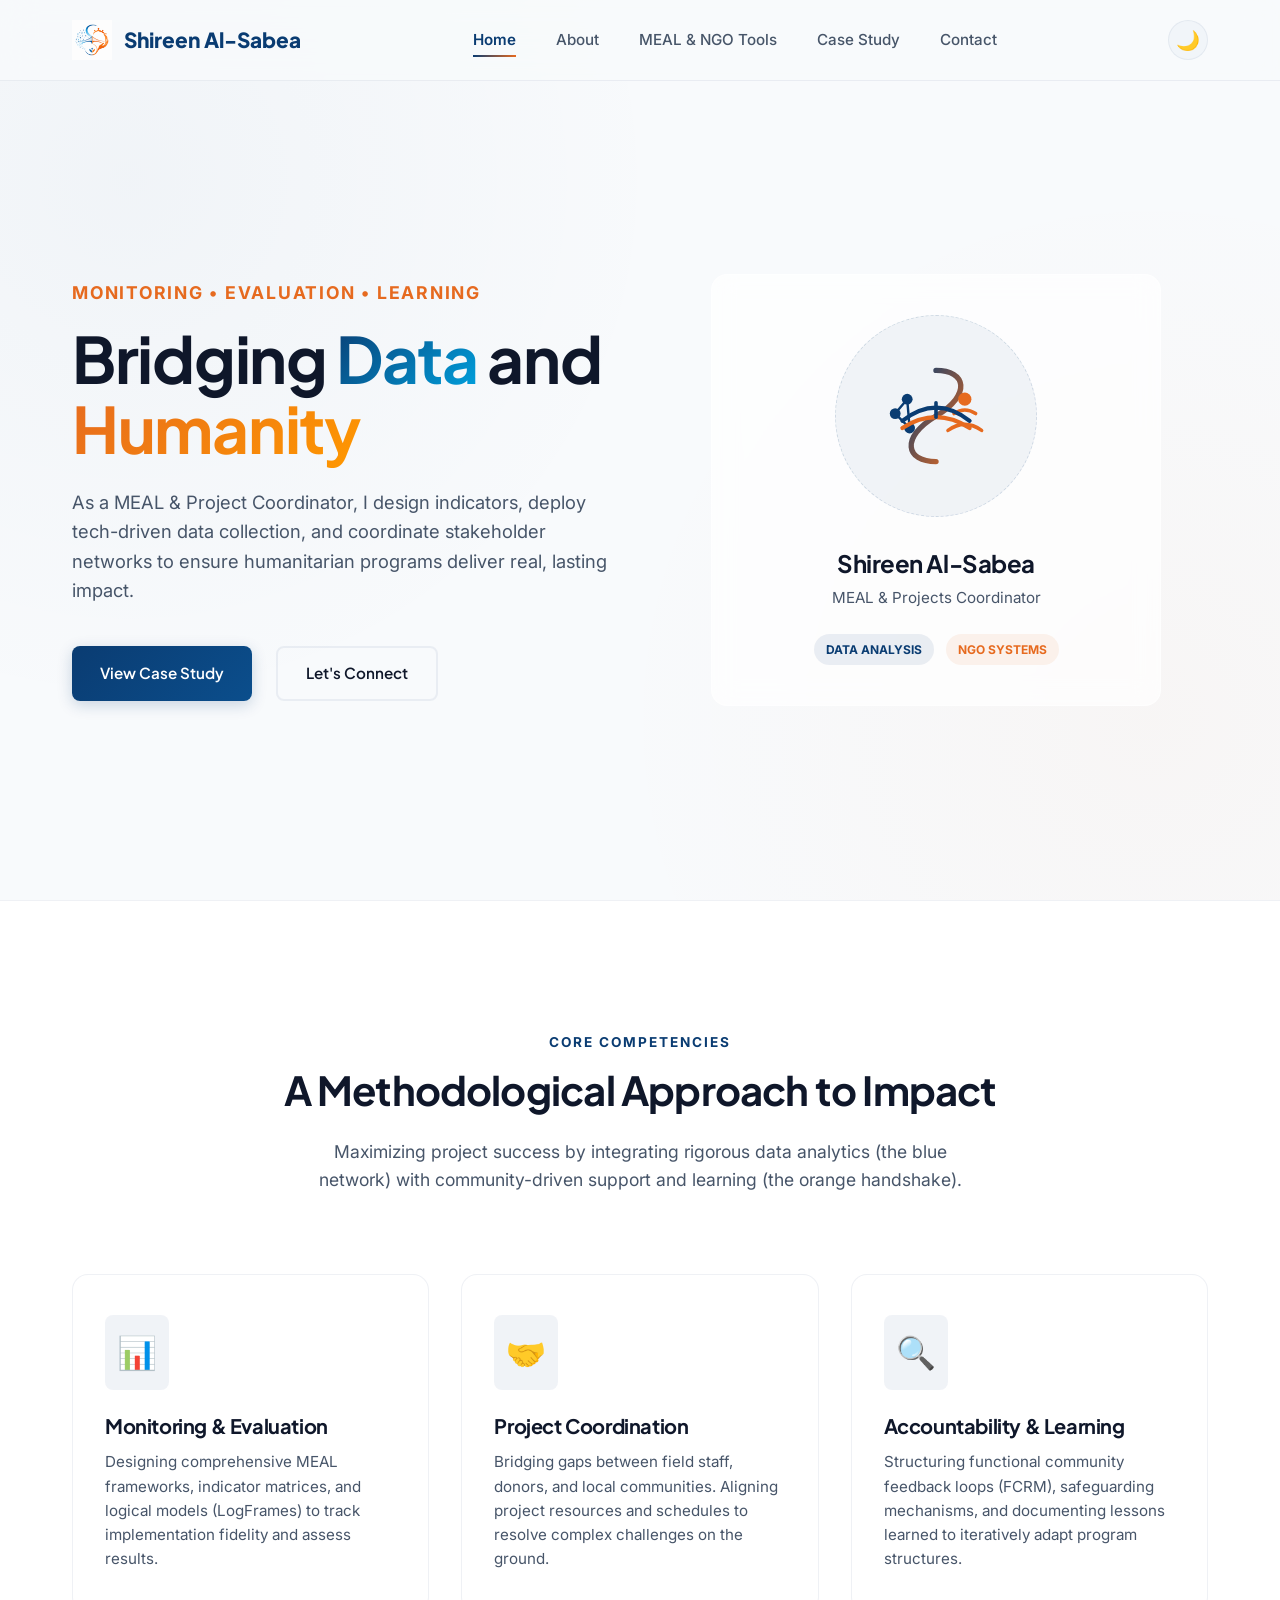
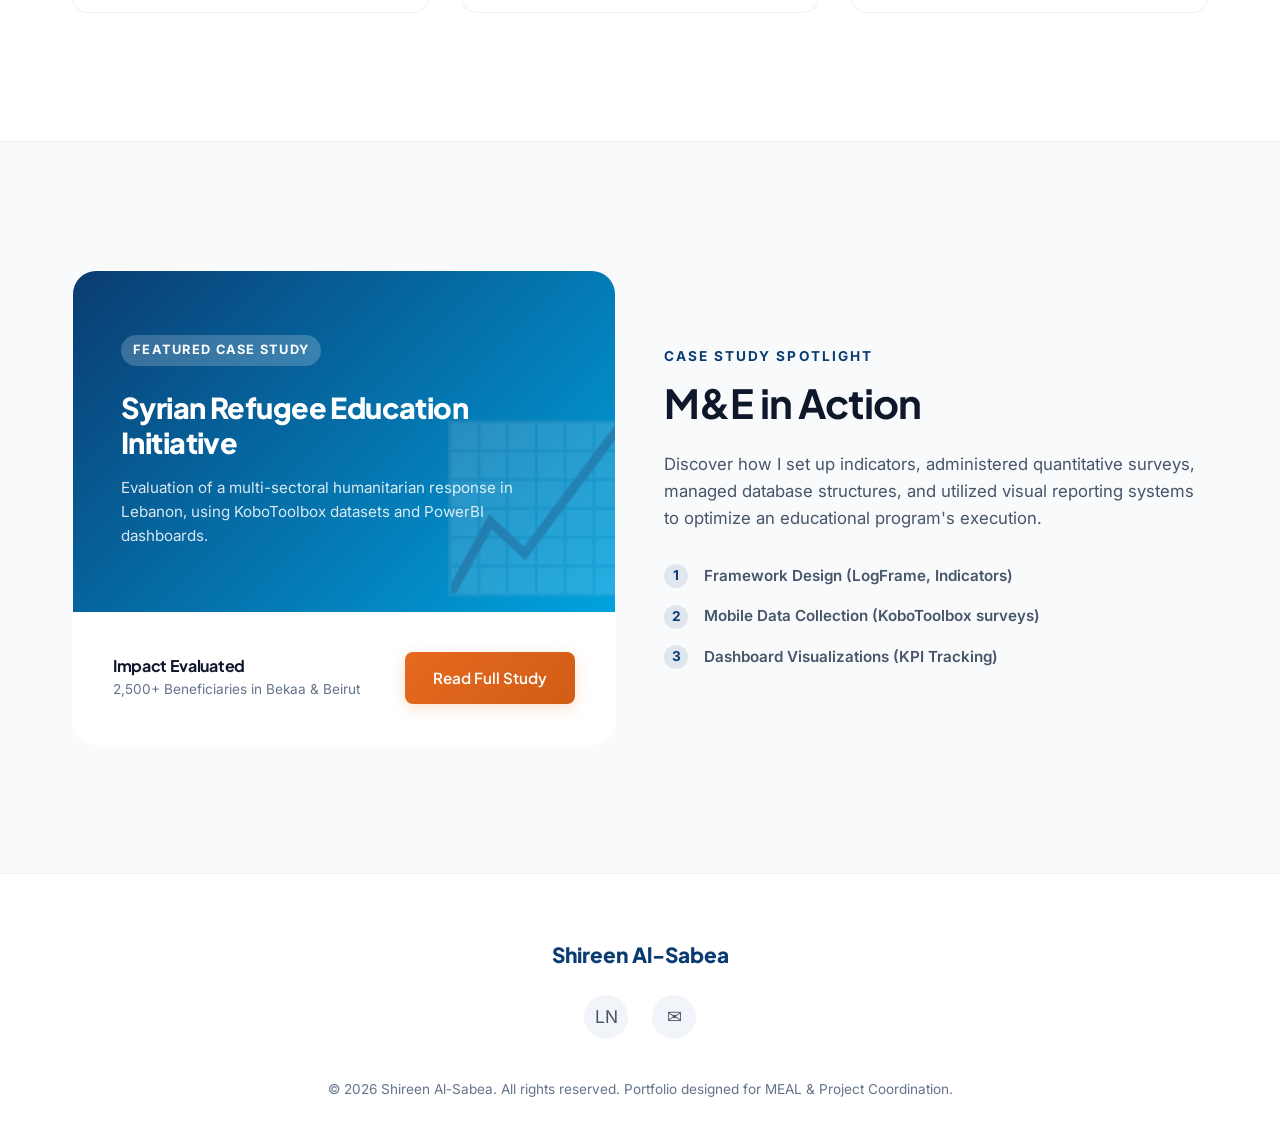
==== index.html @ cafe4083 "Add files via upload" ====
<!DOCTYPE html>
<html lang="en">
<head>
    <meta charset="UTF-8">
    <meta name="viewport" content="width=device-width, initial-scale=1.0">
    <title>Shireen Al-Sabea | MEAL & Projects Coordinator Portfolio</title>
    <meta name="description" content="Professional portfolio of Shireen Al-Sabea, specializing in Monitoring, Evaluation, Accountability, and Learning (MEAL) & Project Coordination for NGOs.">
    <link rel="stylesheet" href="css/style.css">
</head>
<body>

    <!-- Header Navigation -->
    <header class="header">
        <div class="container nav-container">
            <a href="index.html" class="logo-link">
                <!-- Fallback SVG wrapper. Will load logo.png if it exists, otherwise uses beautiful SVG fallback -->
                <div class="logo-img-container" style="position: relative; width: 40px; height: 40px;">
                    <img src="assets/logo.png" alt="Shireen Al-Sabea Logo" class="logo-img" style="position: absolute; top:0; left:0; width:100%; height:100%; object-fit:contain; z-index:2;" onerror="this.style.opacity='0';">
                    <!-- Inline SVG logo matching the theme (S-curve, bridge, data network, community hand) -->
                    <svg viewBox="0 0 100 100" style="position: absolute; top:0; left:0; width:100%; height:100%; fill:none; stroke-linecap:round; stroke-linejoin:round; z-index:1;">
                        <path d="M50,12 C75,12 80,32 50,50 C20,68 25,88 50,88" stroke="url(#logo-grad)" stroke-width="4" stroke-linecap="round" opacity="0.85"/>
                        <!-- Left Network (Data) -->
                        <line x1="26" y1="36" x2="16" y2="48" stroke="#0A3C72" stroke-width="1.5"/>
                        <line x1="16" y1="48" x2="28" y2="60" stroke="#0A3C72" stroke-width="1.5"/>
                        <line x1="26" y1="36" x2="28" y2="60" stroke="#0A3C72" stroke-width="1.5"/>
                        <circle cx="26" cy="36" r="3.5" fill="#0A3C72"/>
                        <circle cx="16" cy="48" r="3.5" fill="#0A3C72"/>
                        <circle cx="28" cy="60" r="3.5" fill="#0A3C72"/>
                        <!-- Right Community (Humanitarian) -->
                        <circle cx="74" cy="36" r="4.5" fill="#E66A1F"/>
                        <path d="M65,48 Q74,42 83,48" stroke="#E66A1F" stroke-width="2.5"/>
                        <path d="M60,62 Q74,52 88,62" stroke="#E66A1F" stroke-width="2.5"/>
                        <!-- Center Bridge -->
                        <path d="M22,54 Q50,32 78,54" stroke="#0A3C72" stroke-width="3"/>
                        <path d="M22,60 Q50,42 78,60" stroke="#E66A1F" stroke-width="3"/>
                        <line x1="50" y1="39" x2="50" y2="51" stroke="#0A3C72" stroke-width="2.5"/>
                        <defs>
                            <linearGradient id="logo-grad" x1="0%" y1="0%" x2="100%" y2="100%">
                                <stop offset="0%" stop-color="#0A3C72"/>
                                <stop offset="100%" stop-color="#E66A1F"/>
                            </linearGradient>
                        </defs>
                    </svg>
                </div>
                <span>Shireen Al-Sabea</span>
            </a>
            
            <nav class="nav-links-wrapper">
                <ul class="nav-links">
                    <li class="nav-item"><a href="index.html" class="active">Home</a></li>
                    <li class="nav-item"><a href="about.html">About</a></li>
                    <li class="nav-item"><a href="tools.html">MEAL & NGO Tools</a></li>
                    <li class="nav-item"><a href="case-study.html">Case Study</a></li>
                    <li class="nav-item"><a href="contact.html">Contact</a></li>
                </ul>
            </nav>

            <div class="nav-controls">
                <button class="theme-toggle" aria-label="Toggle Theme">
                    <span class="moon-icon">🌙</span>
                    <span class="sun-icon">☀️</span>
                </button>
                <button class="menu-btn" aria-label="Open Mobile Menu">☰</button>
            </div>
        </div>
    </header>

    <!-- Hero Section -->
    <section class="hero">
        <div class="container grid-2">
            <div class="hero-content reveal-left active">
                <p class="hero-subtitle">Monitoring • Evaluation • Learning</p>
                <h1 class="hero-title">Bridging <span class="text-gradient-blue">Data</span> and <span class="text-gradient-orange">Humanity</span></h1>
                <p class="hero-description">
                    As a MEAL & Project Coordinator, I design indicators, deploy tech-driven data collection, and coordinate stakeholder networks to ensure humanitarian programs deliver real, lasting impact.
                </p>
                <div class="hero-buttons">
                    <a href="case-study.html" class="btn btn-primary">View Case Study</a>
                    <a href="contact.html" class="btn btn-outline">Let's Connect</a>
                </div>
            </div>
            <div class="hero-visual reveal-right active">
                <!-- Large Interactive Logo/Visual Card representing the core themes -->
                <div class="glass-card" style="position: relative; width: 100%; max-width: 450px; text-align: center; overflow: hidden;">
                    <div style="margin-bottom: 2rem; display: inline-flex; justify-content: center; align-items: center; background: rgba(10, 60, 114, 0.05); padding: 2.5rem; border-radius: 50%; border: 1px dashed rgba(10, 60, 114, 0.15);">
                        <!-- Large version of theme logo -->
                        <svg viewBox="0 0 100 100" width="120" height="120" style="fill:none; stroke-linecap:round; stroke-linejoin:round;">
                            <path d="M50,12 C75,12 80,32 50,50 C20,68 25,88 50,88" stroke="url(#hero-logo-grad)" stroke-width="4.5"/>
                            <!-- Left Network -->
                            <line x1="26" y1="36" x2="16" y2="48" stroke="#0A3C72" stroke-width="2"/>
                            <line x1="16" y1="48" x2="28" y2="60" stroke="#0A3C72" stroke-width="2"/>
                            <line x1="26" y1="36" x2="28" y2="60" stroke="#0A3C72" stroke-width="2"/>
                            <circle cx="26" cy="36" r="4.5" fill="#0A3C72"/>
                            <circle cx="16" cy="48" r="4.5" fill="#0A3C72"/>
                            <circle cx="28" cy="60" r="4.5" fill="#0A3C72"/>
                            <!-- Right Community -->
                            <circle cx="74" cy="36" r="5.5" fill="#E66A1F"/>
                            <path d="M65,48 Q74,42 83,48" stroke="#E66A1F" stroke-width="3"/>
                            <path d="M60,62 Q74,52 88,62" stroke="#E66A1F" stroke-width="3"/>
                            <!-- Center Bridge -->
                            <path d="M22,54 Q50,32 78,54" stroke="#0A3C72" stroke-width="3.5"/>
                            <path d="M22,60 Q50,42 78,60" stroke="#E66A1F" stroke-width="3.5"/>
                            <line x1="50" y1="39" x2="50" y2="51" stroke="#0A3C72" stroke-width="3"/>
                            <defs>
                                <linearGradient id="hero-logo-grad" x1="0%" y1="0%" x2="100%" y2="100%">
                                    <stop offset="0%" stop-color="#0A3C72"/>
                                    <stop offset="100%" stop-color="#E66A1F"/>
                                </linearGradient>
                            </defs>
                        </svg>
                    </div>
                    <h3 style="font-size: 1.5rem; margin-bottom: 0.5rem;">Shireen Al-Sabea</h3>
                    <p style="color: var(--text-secondary); font-size: 0.95rem; margin-bottom: 1.5rem;">MEAL & Projects Coordinator</p>
                    <div style="display: flex; justify-content: center; gap: 0.75rem;">
                        <span style="font-size: 0.75rem; font-weight: 700; text-transform: uppercase; background: rgba(10, 60, 114, 0.08); color: var(--primary-blue); padding: 0.35rem 0.75rem; border-radius: 20px;">Data Analysis</span>
                        <span style="font-size: 0.75rem; font-weight: 700; text-transform: uppercase; background: rgba(230, 106, 31, 0.08); color: var(--secondary-orange); padding: 0.35rem 0.75rem; border-radius: 20px;">NGO Systems</span>
                    </div>
                </div>
            </div>
        </div>
    </section>

    <!-- Core Pillars / Philosophy Section -->
    <section class="section" style="background-color: var(--bg-secondary); border-top: 1px solid var(--border-color); border-bottom: 1px solid var(--border-color);">
        <div class="container">
            <div style="text-align: center; margin-bottom: 5rem;">
                <span class="section-tag">Core Competencies</span>
                <h2 class="section-title">A Methodological Approach to Impact</h2>
                <p class="section-subtitle" style="margin-left: auto; margin-right: auto;">
                    Maximizing project success by integrating rigorous data analytics (the blue network) with community-driven support and learning (the orange handshake).
                </p>
            </div>

            <div class="about-features reveal stagger-child">
                <!-- Card 1 -->
                <div class="feature-card">
                    <div class="feature-icon">📊</div>
                    <h3>Monitoring &amp; Evaluation</h3>
                    <p>Designing comprehensive MEAL frameworks, indicator matrices, and logical models (LogFrames) to track implementation fidelity and assess results.</p>
                </div>
                <!-- Card 2 -->
                <div class="feature-card">
                    <div class="feature-icon">🤝</div>
                    <h3>Project Coordination</h3>
                    <p>Bridging gaps between field staff, donors, and local communities. Aligning project resources and schedules to resolve complex challenges on the ground.</p>
                </div>
                <!-- Card 3 -->
                <div class="feature-card">
                    <div class="feature-icon">🔍</div>
                    <h3>Accountability &amp; Learning</h3>
                    <p>Structuring functional community feedback loops (FCRM), safeguarding mechanisms, and documenting lessons learned to iteratively adapt program structures.</p>
                </div>
            </div>
        </div>
    </section>

    <!-- Featured Case Study Callout -->
    <section class="section">
        <div class="container grid-2">
            <div class="reveal-left">
                <div class="glass-card" style="padding: 0; overflow: hidden; border-radius: var(--radius-lg);">
                    <!-- Visual representation of evaluation data -->
                    <div style="background: linear-gradient(135deg, var(--primary-blue), var(--accent-blue)); color: white; padding: 4rem 3rem; position: relative;">
                        <span style="font-size: 0.8rem; font-weight: 700; text-transform: uppercase; letter-spacing: 0.1em; background: rgba(255,255,255,0.2); padding: 0.35rem 0.75rem; border-radius: 20px; display: inline-block; margin-bottom: 1.5rem;">Featured Case Study</span>
                        <h3 style="font-size: 1.8rem; line-height: 1.2; font-weight: 800; margin-bottom: 1rem; color: #ffffff;">Syrian Refugee Education Initiative</h3>
                        <p style="color: rgba(255, 255, 255, 0.85); font-size: 0.95rem; margin-bottom: 0;">Evaluation of a multi-sectoral humanitarian response in Lebanon, using KoboToolbox datasets and PowerBI dashboards.</p>
                        <!-- Floating graphic detail -->
                        <div style="position: absolute; bottom: -20px; right: -20px; opacity: 0.15; font-size: 10rem; pointer-events: none;">📈</div>
                    </div>
                    <div style="padding: 2.5rem; display: flex; justify-content: space-between; align-items: center; background-color: var(--bg-secondary);">
                        <div>
                            <h4 style="font-size: 1rem; margin-bottom: 0.25rem;">Impact Evaluated</h4>
                            <p style="color: var(--text-muted); font-size: 0.85rem;">2,500+ Beneficiaries in Bekaa &amp; Beirut</p>
                        </div>
                        <a href="case-study.html" class="btn btn-secondary">Read Full Study</a>
                    </div>
                </div>
            </div>
            <div class="reveal-right" style="display: flex; flex-direction: column; justify-content: center;">
                <span class="section-tag">Case Study Spotlight</span>
                <h2 class="section-title">M&amp;E in Action</h2>
                <p style="color: var(--text-secondary); margin-bottom: 2rem; font-size: 1.05rem;">
                    Discover how I set up indicators, administered quantitative surveys, managed database structures, and utilized visual reporting systems to optimize an educational program's execution.
                </p>
                <div style="display: flex; flex-direction: column; gap: 1rem;">
                    <div style="display: flex; align-items: center; gap: 1rem;">
                        <span style="width: 24px; height: 24px; border-radius: 50%; background-color: rgba(10, 60, 114, 0.1); color: var(--primary-blue); display: flex; align-items: center; justify-content: center; font-weight: 700; font-size: 0.85rem;">1</span>
                        <span style="font-weight: 600; font-size: 0.95rem; color: var(--text-secondary);">Framework Design (LogFrame, Indicators)</span>
                    </div>
                    <div style="display: flex; align-items: center; gap: 1rem;">
                        <span style="width: 24px; height: 24px; border-radius: 50%; background-color: rgba(10, 60, 114, 0.1); color: var(--primary-blue); display: flex; align-items: center; justify-content: center; font-weight: 700; font-size: 0.85rem;">2</span>
                        <span style="font-weight: 600; font-size: 0.95rem; color: var(--text-secondary);">Mobile Data Collection (KoboToolbox surveys)</span>
                    </div>
                    <div style="display: flex; align-items: center; gap: 1rem;">
                        <span style="width: 24px; height: 24px; border-radius: 50%; background-color: rgba(10, 60, 114, 0.1); color: var(--primary-blue); display: flex; align-items: center; justify-content: center; font-weight: 700; font-size: 0.85rem;">3</span>
                        <span style="font-weight: 600; font-size: 0.95rem; color: var(--text-secondary);">Dashboard Visualizations (KPI Tracking)</span>
                    </div>
                </div>
            </div>
        </div>
    </section>

    <!-- Footer -->
    <footer class="footer">
        <div class="container">
            <a href="index.html" class="footer-logo">
                <span style="color: var(--primary-blue)">Shireen Al-Sabea</span>
            </a>
            <ul class="footer-socials">
                <li><a href="https://www.linkedin.com/in/shireenalsabea" target="_blank" aria-label="LinkedIn">LN</a></li>
                <li><a href="mailto:shireen.alsabea@example.com" aria-label="Email">✉</a></li>
            </ul>
            <p class="footer-copyright">&copy; 2026 Shireen Al-Sabea. All rights reserved. Portfolio designed for MEAL &amp; Project Coordination.</p>
        </div>
    </footer>

    <script src="js/main.js"></script>
</body>
</html>
---- css/style.css ----
/* 
   Shireen Al-Sabea - Portfolio CSS
   Designed with a Clean Glassmorphic Aesthetic, Responsive Layouts, and Fluid Animations.
   Colors inspired by the Logo: Deep Blue (Data/Analysis) and Warm Orange (Community/Impact).
*/

@import url('https://fonts.googleapis.com/css2?family=Inter:wght@300;400;500;600;700&family=Plus+Jakarta+Sans:wght@400;500;600;700;800&display=swap');

/* --- Theme Variables --- */
:root {
    /* Color Palette */
    --primary-blue-rgb: 10, 60, 114;
    --primary-blue: rgb(var(--primary-blue-rgb));
    
    --secondary-orange-rgb: 230, 106, 31;
    --secondary-orange: rgb(var(--secondary-orange-rgb));
    
    --accent-blue-rgb: 0, 163, 224;
    --accent-blue: rgb(var(--accent-blue-rgb));

    /* Light Theme Defaults */
    --bg-primary: #f8fafc;
    --bg-secondary: #ffffff;
    --bg-tertiary: #f1f5f9;
    --text-primary: #0f172a;
    --text-secondary: #475569;
    --text-muted: #64748b;
    --border-color: rgba(148, 163, 184, 0.15);
    --glass-bg: rgba(255, 255, 255, 0.7);
    --glass-border: rgba(255, 255, 255, 0.5);
    --glass-shadow: rgba(15, 23, 42, 0.05);
    --card-shadow: 0 10px 30px -10px rgba(10, 60, 114, 0.08);
    --hover-shadow: 0 20px 40px -15px rgba(230, 106, 31, 0.15);
    --navbar-bg: rgba(248, 250, 252, 0.8);

    /* UI Settings */
    --radius-sm: 8px;
    --radius-md: 16px;
    --radius-lg: 24px;
    --transition-fast: 0.2s ease;
    --transition-normal: 0.4s cubic-bezier(0.16, 1, 0.3, 1);
    --transition-slow: 0.6s cubic-bezier(0.16, 1, 0.3, 1);
    --font-heading: 'Plus Jakarta Sans', sans-serif;
    --font-body: 'Inter', sans-serif;
}

[data-theme="dark"] {
    /* Dark Theme Override */
    --bg-primary: #090d16;
    --bg-secondary: #0f172a;
    --bg-tertiary: #1e293b;
    --text-primary: #f8fafc;
    --text-secondary: #cbd5e1;
    --text-muted: #94a3b8;
    --border-color: rgba(255, 255, 255, 0.08);
    --glass-bg: rgba(15, 23, 42, 0.75);
    --glass-border: rgba(255, 255, 255, 0.05);
    --glass-shadow: rgba(0, 0, 0, 0.3);
    --card-shadow: 0 10px 30px -10px rgba(0, 0, 0, 0.3);
    --hover-shadow: 0 20px 40px -15px rgba(230, 106, 31, 0.25);
    --navbar-bg: rgba(9, 13, 22, 0.85);
}

/* --- Core Reset --- */
* {
    margin: 0;
    padding: 0;
    box-sizing: border-box;
}

html {
    scroll-behavior: smooth;
    font-size: 16px;
}

body {
    background-color: var(--bg-primary);
    color: var(--text-primary);
    font-family: var(--font-body);
    line-height: 1.6;
    overflow-x: hidden;
    transition: background-color var(--transition-normal), color var(--transition-normal);
}

h1, h2, h3, h4, h5, h6 {
    font-family: var(--font-heading);
    font-weight: 700;
    letter-spacing: -0.02em;
    line-height: 1.2;
    color: var(--text-primary);
}

a {
    color: inherit;
    text-decoration: none;
    transition: color var(--transition-fast);
}

img {
    max-width: 100%;
    height: auto;
    display: block;
}

/* --- Layout Utilities --- */
.container {
    max-width: 1200px;
    margin: 0 auto;
    padding: 0 2rem;
    position: relative;
}

.section {
    padding: 8rem 0;
    position: relative;
}

.grid-2 {
    display: grid;
    grid-template-columns: repeat(2, 1fr);
    gap: 3rem;
    align-items: center;
}

.grid-3 {
    display: grid;
    grid-template-columns: repeat(3, 1fr);
    gap: 2rem;
}

.flex-center {
    display: flex;
    justify-content: center;
    align-items: center;
}

.text-gradient-blue {
    background: linear-gradient(135deg, var(--primary-blue), var(--accent-blue));
    -webkit-background-clip: text;
    -webkit-text-fill-color: transparent;
}

.text-gradient-orange {
    background: linear-gradient(135deg, var(--secondary-orange), #ff9800);
    -webkit-background-clip: text;
    -webkit-text-fill-color: transparent;
}

/* --- Navigation Header --- */
.header {
    position: fixed;
    top: 0;
    left: 0;
    width: 100%;
    z-index: 1000;
    background-color: var(--navbar-bg);
    backdrop-filter: blur(16px);
    -webkit-backdrop-filter: blur(16px);
    border-bottom: 1px solid var(--border-color);
    transition: padding var(--transition-normal), background-color var(--transition-normal);
    padding: 1.25rem 0;
}

.header.scrolled {
    padding: 0.75rem 0;
    box-shadow: 0 4px 30px rgba(0, 0, 0, 0.03);
}

.nav-container {
    display: flex;
    justify-content: space-between;
    align-items: center;
}

.logo-link {
    display: flex;
    align-items: center;
    gap: 0.75rem;
    font-family: var(--font-heading);
    font-weight: 800;
    font-size: 1.3rem;
    color: var(--primary-blue);
}

[data-theme="dark"] .logo-link {
    color: #ffffff;
}

.logo-img {
    height: 40px;
    width: 40px;
    object-fit: contain;
    transition: transform var(--transition-normal);
}

.logo-link:hover .logo-img {
    transform: rotate(5deg) scale(1.05);
}

.nav-links {
    display: flex;
    align-items: center;
    gap: 2.5rem;
    list-style: none;
}

.nav-item a {
    font-size: 0.95rem;
    font-weight: 500;
    color: var(--text-secondary);
    position: relative;
    padding: 0.5rem 0;
}

.nav-item a::after {
    content: '';
    position: absolute;
    bottom: 0;
    left: 0;
    width: 0;
    height: 2px;
    background: linear-gradient(90deg, var(--primary-blue), var(--secondary-orange));
    transition: width var(--transition-fast);
}

.nav-item a:hover {
    color: var(--text-primary);
}

.nav-item a.active {
    color: var(--primary-blue);
    font-weight: 600;
}

[data-theme="dark"] .nav-item a.active {
    color: #ffffff;
}

.nav-item a.active::after {
    width: 100%;
}

.nav-item a:hover::after {
    width: 100%;
}

/* Theme & Menu Controls */
.nav-controls {
    display: flex;
    align-items: center;
    gap: 1.5rem;
}

.theme-toggle {
    background: none;
    border: none;
    color: var(--text-primary);
    cursor: pointer;
    font-size: 1.2rem;
    width: 40px;
    height: 40px;
    border-radius: 50%;
    background-color: var(--bg-tertiary);
    display: flex;
    justify-content: center;
    align-items: center;
    transition: background-color var(--transition-fast), transform var(--transition-normal);
    border: 1px solid var(--border-color);
}

.theme-toggle:hover {
    transform: scale(1.05);
    background-color: var(--border-color);
}

.theme-toggle .sun-icon {
    display: none;
}

[data-theme="dark"] .theme-toggle .moon-icon {
    display: none;
}

[data-theme="dark"] .theme-toggle .sun-icon {
    display: block;
}

.menu-btn {
    display: none;
    background: none;
    border: none;
    color: var(--text-primary);
    font-size: 1.5rem;
    cursor: pointer;
}

/* --- Buttons & UI Elements --- */
.btn {
    display: inline-flex;
    align-items: center;
    gap: 0.75rem;
    padding: 0.85rem 1.75rem;
    font-size: 0.95rem;
    font-weight: 600;
    border-radius: var(--radius-sm);
    cursor: pointer;
    transition: transform var(--transition-fast), box-shadow var(--transition-fast), background var(--transition-fast);
    border: none;
    font-family: var(--font-heading);
}

.btn-primary {
    background: linear-gradient(135deg, var(--primary-blue), #0b4e8c);
    color: #ffffff;
    box-shadow: 0 4px 15px rgba(10, 60, 114, 0.2);
}

.btn-primary:hover {
    transform: translateY(-2px);
    box-shadow: 0 8px 25px rgba(10, 60, 114, 0.3);
    background: linear-gradient(135deg, #0b4e8c, var(--primary-blue));
}

.btn-secondary {
    background: linear-gradient(135deg, var(--secondary-orange), #d15c15);
    color: #ffffff;
    box-shadow: 0 4px 15px rgba(230, 106, 31, 0.2);
}

.btn-secondary:hover {
    transform: translateY(-2px);
    box-shadow: 0 8px 25px rgba(230, 106, 31, 0.35);
    background: linear-gradient(135deg, #d15c15, var(--secondary-orange));
}

.btn-outline {
    background: transparent;
    color: var(--text-primary);
    border: 2px solid var(--border-color);
}

.btn-outline:hover {
    border-color: var(--primary-blue);
    background-color: rgba(10, 60, 114, 0.05);
    transform: translateY(-2px);
}

/* --- Animations & Scroll Triggers --- */
.reveal {
    opacity: 0;
    transform: translateY(40px);
    transition: opacity var(--transition-slow), transform var(--transition-slow);
}

.reveal.active {
    opacity: 1;
    transform: translateY(0);
}

.reveal-left {
    opacity: 0;
    transform: translateX(-50px);
    transition: opacity var(--transition-slow), transform var(--transition-slow);
}

.reveal-left.active {
    opacity: 1;
    transform: translateX(0);
}

.reveal-right {
    opacity: 0;
    transform: translateX(50px);
    transition: opacity var(--transition-slow), transform var(--transition-slow);
}

.reveal-right.active {
    opacity: 1;
    transform: translateX(0);
}

.stagger-child > * {
    opacity: 0;
    transform: translateY(20px);
    transition: opacity var(--transition-normal), transform var(--transition-normal);
}

.stagger-child.active > * {
    opacity: 1;
    transform: translateY(0);
}

.stagger-child.active > *:nth-child(1) { transition-delay: 0.1s; }
.stagger-child.active > *:nth-child(2) { transition-delay: 0.2s; }
.stagger-child.active > *:nth-child(3) { transition-delay: 0.3s; }
.stagger-child.active > *:nth-child(4) { transition-delay: 0.4s; }
.stagger-child.active > *:nth-child(5) { transition-delay: 0.5s; }

/* --- Hero Section --- */
.hero {
    height: 100vh;
    min-height: 700px;
    display: flex;
    align-items: center;
    background-image: radial-gradient(circle at 10% 20%, rgba(10, 60, 114, 0.03) 0%, transparent 40%),
                      radial-gradient(circle at 90% 80%, rgba(230, 106, 31, 0.03) 0%, transparent 40%);
    padding-top: 5rem;
}

.hero-subtitle {
    font-size: 1.1rem;
    font-weight: 700;
    letter-spacing: 0.1em;
    text-transform: uppercase;
    color: var(--secondary-orange);
    margin-bottom: 1rem;
}

.hero-title {
    font-size: 4rem;
    line-height: 1.1;
    margin-bottom: 1.5rem;
}

.hero-description {
    font-size: 1.15rem;
    color: var(--text-secondary);
    margin-bottom: 2.5rem;
    max-width: 540px;
}

.hero-buttons {
    display: flex;
    gap: 1.5rem;
}

.hero-visual {
    position: relative;
    width: 100%;
    height: 400px;
    display: flex;
    justify-content: center;
    align-items: center;
}

/* Glassmorphism Cards */
.glass-card {
    background: var(--glass-bg);
    backdrop-filter: blur(12px);
    -webkit-backdrop-filter: blur(12px);
    border: 1px solid var(--glass-border);
    border-radius: var(--radius-md);
    box-shadow: var(--glass-shadow);
    padding: 2.5rem;
    transition: transform var(--transition-normal), box-shadow var(--transition-normal), border-color var(--transition-fast);
}

.glass-card:hover {
    transform: translateY(-5px);
    box-shadow: var(--hover-shadow);
    border-color: rgba(230, 106, 31, 0.2);
}

/* --- About Summary Section --- */
.section-tag {
    font-size: 0.85rem;
    font-weight: 700;
    text-transform: uppercase;
    letter-spacing: 0.15em;
    color: var(--primary-blue);
    display: inline-block;
    margin-bottom: 0.75rem;
}

[data-theme="dark"] .section-tag {
    color: var(--accent-blue);
}

.section-title {
    font-size: 2.5rem;
    margin-bottom: 1.5rem;
}

.section-subtitle {
    color: var(--text-secondary);
    font-size: 1.1rem;
    max-width: 650px;
    margin-bottom: 4rem;
}

.about-features {
    display: grid;
    grid-template-columns: repeat(3, 1fr);
    gap: 2rem;
    margin-top: 4rem;
}

.feature-card {
    padding: 2.5rem 2rem;
    border-radius: var(--radius-md);
    background-color: var(--bg-secondary);
    border: 1px solid var(--border-color);
    transition: transform var(--transition-normal), box-shadow var(--transition-normal);
}

.feature-card:hover {
    transform: translateY(-5px);
    box-shadow: var(--card-shadow);
}

.feature-icon {
    font-size: 2rem;
    color: var(--primary-blue);
    margin-bottom: 1.5rem;
    display: inline-flex;
    padding: 0.75rem;
    background-color: rgba(10, 60, 114, 0.06);
    border-radius: var(--radius-sm);
}

[data-theme="dark"] .feature-icon {
    color: var(--accent-blue);
    background-color: rgba(0, 163, 224, 0.1);
}

.feature-card h3 {
    font-size: 1.25rem;
    margin-bottom: 0.75rem;
}

.feature-card p {
    color: var(--text-secondary);
    font-size: 0.95rem;
}

/* --- Tools Page Layout --- */
.tools-filter-container {
    display: flex;
    justify-content: center;
    gap: 1rem;
    margin-bottom: 3rem;
}

.filter-btn {
    padding: 0.6rem 1.5rem;
    font-size: 0.9rem;
    font-weight: 600;
    background-color: var(--bg-secondary);
    border: 1px solid var(--border-color);
    color: var(--text-secondary);
    border-radius: 30px;
    cursor: pointer;
    transition: all var(--transition-fast);
}

.filter-btn:hover, .filter-btn.active {
    background-color: var(--primary-blue);
    color: #ffffff;
    border-color: var(--primary-blue);
    box-shadow: 0 4px 10px rgba(10, 60, 114, 0.15);
}

.tools-grid {
    display: grid;
    grid-template-columns: repeat(auto-fill, minmax(280px, 1fr));
    gap: 2rem;
}

.tool-card {
    background-color: var(--bg-secondary);
    border: 1px solid var(--border-color);
    border-radius: var(--radius-md);
    padding: 2rem;
    transition: transform var(--transition-normal), box-shadow var(--transition-normal), border-color var(--transition-fast);
    display: flex;
    flex-direction: column;
    height: 100%;
}

.tool-card:hover {
    transform: translateY(-5px);
    box-shadow: var(--card-shadow);
    border-color: rgba(10, 60, 114, 0.2);
}

.tool-header {
    display: flex;
    justify-content: space-between;
    align-items: center;
    margin-bottom: 1.25rem;
}

.tool-logo-placeholder {
    width: 48px;
    height: 48px;
    border-radius: var(--radius-sm);
    background-color: rgba(10, 60, 114, 0.05);
    display: flex;
    align-items: center;
    justify-content: center;
    font-size: 1.5rem;
    color: var(--primary-blue);
}

[data-theme="dark"] .tool-logo-placeholder {
    color: var(--accent-blue);
    background-color: rgba(0, 163, 224, 0.1);
}

.tool-category-badge {
    font-size: 0.75rem;
    font-weight: 700;
    text-transform: uppercase;
    padding: 0.25rem 0.75rem;
    border-radius: 20px;
    background-color: rgba(230, 106, 31, 0.1);
    color: var(--secondary-orange);
}

.tool-card h3 {
    font-size: 1.25rem;
    margin-bottom: 0.75rem;
}

.tool-card p {
    color: var(--text-secondary);
    font-size: 0.9rem;
    margin-bottom: 1.5rem;
    flex-grow: 1;
}

.tool-proficiency-label {
    display: flex;
    justify-content: space-between;
    font-size: 0.8rem;
    font-weight: 600;
    color: var(--text-muted);
    margin-bottom: 0.4rem;
}

.tool-proficiency-bar {
    height: 6px;
    background-color: var(--bg-tertiary);
    border-radius: 10px;
    overflow: hidden;
    position: relative;
}

.tool-proficiency-fill {
    height: 100%;
    border-radius: 10px;
    background: linear-gradient(90deg, var(--primary-blue), var(--accent-blue));
    width: 0%;
    transition: width 1.5s cubic-bezier(0.16, 1, 0.3, 1);
}

/* --- About Page Detailed Styles --- */
.about-hero {
    padding-top: 10rem;
    padding-bottom: 4rem;
}

.about-img-wrapper {
    position: relative;
    border-radius: var(--radius-lg);
    overflow: hidden;
    box-shadow: var(--card-shadow);
    border: 1px solid var(--border-color);
}

.about-img-placeholder {
    background: linear-gradient(135deg, rgba(10, 60, 114, 0.8), rgba(230, 106, 31, 0.8));
    height: 450px;
    width: 100%;
    display: flex;
    flex-direction: column;
    justify-content: center;
    align-items: center;
    color: white;
    padding: 2rem;
    text-align: center;
}

.about-details {
    display: flex;
    flex-direction: column;
    justify-content: center;
}

.skills-matrix-section {
    padding: 6rem 0;
    background-color: var(--bg-secondary);
    border-top: 1px solid var(--border-color);
    border-bottom: 1px solid var(--border-color);
}

.skills-grid {
    display: grid;
    grid-template-columns: repeat(3, 1fr);
    gap: 3rem;
}

.skills-col h3 {
    font-size: 1.4rem;
    margin-bottom: 2rem;
    padding-bottom: 0.75rem;
    border-bottom: 2px solid var(--border-color);
    position: relative;
}

.skills-col h3::after {
    content: '';
    position: absolute;
    bottom: -2px;
    left: 0;
    width: 50px;
    height: 2px;
    background-color: var(--primary-blue);
}

.skill-list-item {
    display: flex;
    align-items: center;
    gap: 0.75rem;
    margin-bottom: 1.25rem;
    font-weight: 500;
}

.skill-dot {
    width: 8px;
    height: 8px;
    border-radius: 50%;
    background-color: var(--secondary-orange);
}

/* Timeline */
.timeline {
    position: relative;
    max-width: 800px;
    margin: 4rem auto 0 auto;
}

.timeline::after {
    content: '';
    position: absolute;
    width: 2px;
    background-color: var(--border-color);
    top: 0;
    bottom: 0;
    left: 50%;
    margin-left: -1px;
}

.timeline-item {
    padding: 2rem 3rem;
    position: relative;
    background-color: transparent;
    width: 50%;
}

.timeline-item::after {
    content: '';
    position: absolute;
    width: 20px;
    height: 20px;
    right: -10px;
    background-color: var(--bg-secondary);
    border: 4px solid var(--primary-blue);
    top: 2.2rem;
    border-radius: 50%;
    z-index: 1;
    transition: transform var(--transition-fast);
}

.timeline-item:hover::after {
    transform: scale(1.2);
    border-color: var(--secondary-orange);
}

.left {
    left: 0;
    text-align: right;
}

.right {
    left: 50%;
}

.right::after {
    left: -10px;
}

.timeline-date {
    font-size: 0.9rem;
    font-weight: 700;
    color: var(--secondary-orange);
    margin-bottom: 0.5rem;
}

.timeline-content {
    background-color: var(--bg-secondary);
    padding: 1.5rem;
    border-radius: var(--radius-md);
    border: 1px solid var(--border-color);
    box-shadow: var(--card-shadow);
}

.timeline-content h4 {
    font-size: 1.15rem;
    margin-bottom: 0.25rem;
}

.timeline-content h5 {
    font-size: 0.95rem;
    color: var(--text-muted);
    margin-bottom: 1rem;
}

.timeline-content p {
    font-size: 0.9rem;
    color: var(--text-secondary);
}

/* --- Case Study Layout --- */
.case-study-hero {
    padding-top: 12rem;
    padding-bottom: 6rem;
    background: linear-gradient(185deg, rgba(10, 60, 114, 0.05), transparent 70%);
    text-align: center;
}

.case-study-hero h1 {
    font-size: 3.2rem;
    max-width: 900px;
    margin: 1.5rem auto;
}

.case-meta-grid {
    display: flex;
    justify-content: center;
    gap: 4rem;
    margin-top: 3rem;
}

.meta-item {
    text-align: left;
}

.meta-label {
    font-size: 0.8rem;
    text-transform: uppercase;
    letter-spacing: 0.1em;
    color: var(--text-muted);
    font-weight: 600;
}

.meta-value {
    font-size: 1.05rem;
    font-weight: 700;
    color: var(--text-primary);
}

.case-study-body {
    padding: 6rem 0;
}

.case-layout {
    display: grid;
    grid-template-columns: 2.5fr 1fr;
    gap: 4rem;
}

.case-content section {
    margin-bottom: 4.5rem;
}

.case-content section h2 {
    font-size: 2rem;
    margin-bottom: 1.5rem;
    padding-bottom: 0.5rem;
    border-bottom: 2px solid var(--border-color);
}

.case-content p {
    font-size: 1.05rem;
    color: var(--text-secondary);
    margin-bottom: 1.5rem;
}

.case-sidebar {
    position: sticky;
    top: 120px;
    height: fit-content;
}

.sidebar-widget {
    background-color: var(--bg-secondary);
    border: 1px solid var(--border-color);
    border-radius: var(--radius-md);
    padding: 2rem;
    margin-bottom: 2rem;
    box-shadow: var(--card-shadow);
}

.sidebar-widget h3 {
    font-size: 1.2rem;
    margin-bottom: 1.25rem;
    color: var(--primary-blue);
}

[data-theme="dark"] .sidebar-widget h3 {
    color: var(--accent-blue);
}

.sidebar-list {
    list-style: none;
}

.sidebar-list li {
    font-size: 0.95rem;
    color: var(--text-secondary);
    margin-bottom: 0.75rem;
    display: flex;
    align-items: center;
    gap: 0.5rem;
}

.sidebar-list li::before {
    content: '✓';
    color: var(--secondary-orange);
    font-weight: bold;
}

/* Callout Box */
.callout {
    background-color: rgba(10, 60, 114, 0.03);
    border-left: 4px solid var(--primary-blue);
    padding: 1.5rem;
    border-radius: 0 var(--radius-sm) var(--radius-sm) 0;
    margin: 2rem 0;
}

.callout h4 {
    margin-bottom: 0.5rem;
    font-size: 1.1rem;
}

.callout p {
    font-size: 0.95rem;
    margin-bottom: 0;
}

/* MEAL Framework Table */
.meal-table-wrapper {
    overflow-x: auto;
    margin: 2.5rem 0;
    border-radius: var(--radius-sm);
    border: 1px solid var(--border-color);
}

.meal-table {
    width: 100%;
    border-collapse: collapse;
    text-align: left;
    font-size: 0.95rem;
}

.meal-table th {
    background-color: var(--bg-tertiary);
    color: var(--text-primary);
    font-weight: 700;
    padding: 1rem;
    border-bottom: 2px solid var(--border-color);
}

.meal-table td {
    padding: 1rem;
    border-bottom: 1px solid var(--border-color);
    color: var(--text-secondary);
    background-color: var(--bg-secondary);
}

.meal-table tr:last-child td {
    border-bottom: none;
}

/* --- Contact Page Styles --- */
.contact-hero {
    padding-top: 10rem;
    padding-bottom: 6rem;
}

.contact-grid {
    display: grid;
    grid-template-columns: 1fr 1.5fr;
    gap: 4rem;
}

.contact-info {
    display: flex;
    flex-direction: column;
    gap: 2rem;
}

.contact-method {
    display: flex;
    align-items: flex-start;
    gap: 1.25rem;
}

.contact-icon {
    width: 50px;
    height: 50px;
    border-radius: var(--radius-sm);
    background-color: rgba(10, 60, 114, 0.05);
    display: flex;
    align-items: center;
    justify-content: center;
    font-size: 1.3rem;
    color: var(--primary-blue);
    flex-shrink: 0;
}

[data-theme="dark"] .contact-icon {
    color: var(--accent-blue);
    background-color: rgba(0, 163, 224, 0.1);
}

.contact-details h4 {
    font-size: 1rem;
    margin-bottom: 0.25rem;
}

.contact-details p, .contact-details a {
    color: var(--text-secondary);
    font-size: 0.95rem;
}

.contact-form-wrapper {
    background-color: var(--bg-secondary);
    border: 1px solid var(--border-color);
    border-radius: var(--radius-lg);
    padding: 3rem;
    box-shadow: var(--card-shadow);
}

.form-group {
    position: relative;
    margin-bottom: 2rem;
}

.form-input {
    width: 100%;
    padding: 1rem 0;
    border: none;
    border-bottom: 2px solid var(--border-color);
    background-color: transparent;
    color: var(--text-primary);
    font-size: 1rem;
    font-family: var(--font-body);
    transition: border-color var(--transition-fast);
}

.form-input:focus {
    outline: none;
    border-color: var(--primary-blue);
}

.form-label {
    position: absolute;
    top: 1rem;
    left: 0;
    color: var(--text-muted);
    transition: transform var(--transition-fast), color var(--transition-fast);
    pointer-events: none;
}

.form-input:focus ~ .form-label,
.form-input:not(:placeholder-shown) ~ .form-label {
    transform: translateY(-20px) scale(0.85);
    transform-origin: top left;
    color: var(--primary-blue);
}

[data-theme="dark"] .form-input:focus ~ .form-label,
[data-theme="dark"] .form-input:not(:placeholder-shown) ~ .form-label {
    color: var(--accent-blue);
}

textarea.form-input {
    min-height: 120px;
    resize: none;
}

/* --- Footer --- */
.footer {
    background-color: var(--bg-secondary);
    border-top: 1px solid var(--border-color);
    padding: 4rem 0 2rem 0;
    text-align: center;
}

.footer-logo {
    display: inline-flex;
    align-items: center;
    gap: 0.75rem;
    font-family: var(--font-heading);
    font-weight: 800;
    font-size: 1.3rem;
    color: var(--primary-blue);
    margin-bottom: 1.5rem;
}

.footer-socials {
    display: flex;
    justify-content: center;
    gap: 1.5rem;
    margin-bottom: 2.5rem;
    list-style: none;
}

.footer-socials a {
    width: 44px;
    height: 44px;
    border-radius: 50%;
    background-color: var(--bg-tertiary);
    display: flex;
    justify-content: center;
    align-items: center;
    font-size: 1.1rem;
    color: var(--text-secondary);
    transition: background-color var(--transition-fast), color var(--transition-fast), transform var(--transition-normal);
}

.footer-socials a:hover {
    background-color: var(--primary-blue);
    color: #ffffff;
    transform: translateY(-3px);
}

.footer-copyright {
    font-size: 0.85rem;
    color: var(--text-muted);
}

/* --- Responsive Media Queries --- */
@media (max-width: 992px) {
    .grid-2 {
        grid-template-columns: 1fr;
        gap: 4rem;
    }
    
    .grid-3 {
        grid-template-columns: repeat(2, 1fr);
    }
    
    .hero {
        text-align: center;
        height: auto;
        padding-top: 8rem;
        padding-bottom: 6rem;
    }
    
    .hero-description {
        margin-left: auto;
        margin-right: auto;
    }
    
    .hero-buttons {
        justify-content: center;
    }
    
    .about-features {
        grid-template-columns: repeat(2, 1fr);
    }
    
    .skills-grid {
        grid-template-columns: 1fr;
        gap: 2rem;
    }
    
    .timeline::after {
        left: 31px;
    }
    
    .timeline-item {
        width: 100%;
        padding-left: 80px;
        padding-right: 0;
        text-align: left !important;
    }
    
    .timeline-item::after {
        left: 20px;
        right: auto;
    }
    
    .left, .right {
        left: 0;
    }
    
    .case-layout {
        grid-template-columns: 1fr;
    }
    
    .case-sidebar {
        position: static;
    }
    
    .contact-grid {
        grid-template-columns: 1fr;
        gap: 3rem;
    }
}

@media (max-width: 768px) {
    .nav-links {
        display: none; /* Handled via JavaScript Mobile Menu */
    }
    
    .menu-btn {
        display: block;
    }
    
    .grid-3, .about-features {
        grid-template-columns: 1fr;
    }
    
    .hero-title {
        font-size: 2.8rem;
    }
    
    .section-title {
        font-size: 2rem;
    }
    
    .case-study-hero h1 {
        font-size: 2.2rem;
    }
    
    .case-meta-grid {
        flex-direction: column;
        gap: 1.5rem;
        align-items: center;
    }
    
    .contact-form-wrapper {
        padding: 2rem 1.5rem;
    }
}

/* Mobile Nav Styles */
.nav-active .nav-links {
    display: flex;
    flex-direction: column;
    position: fixed;
    top: 75px;
    left: 0;
    width: 100%;
    height: calc(100vh - 75px);
    background-color: var(--bg-primary);
    padding: 3rem 2rem;
    gap: 2rem;
    z-index: 999;
    animation: slideInMobile 0.4s forwards;
    border-top: 1px solid var(--border-color);
}

@keyframes slideInMobile {
    from { opacity: 0; transform: translateY(-10px); }
    to { opacity: 1; transform: translateY(0); }
}
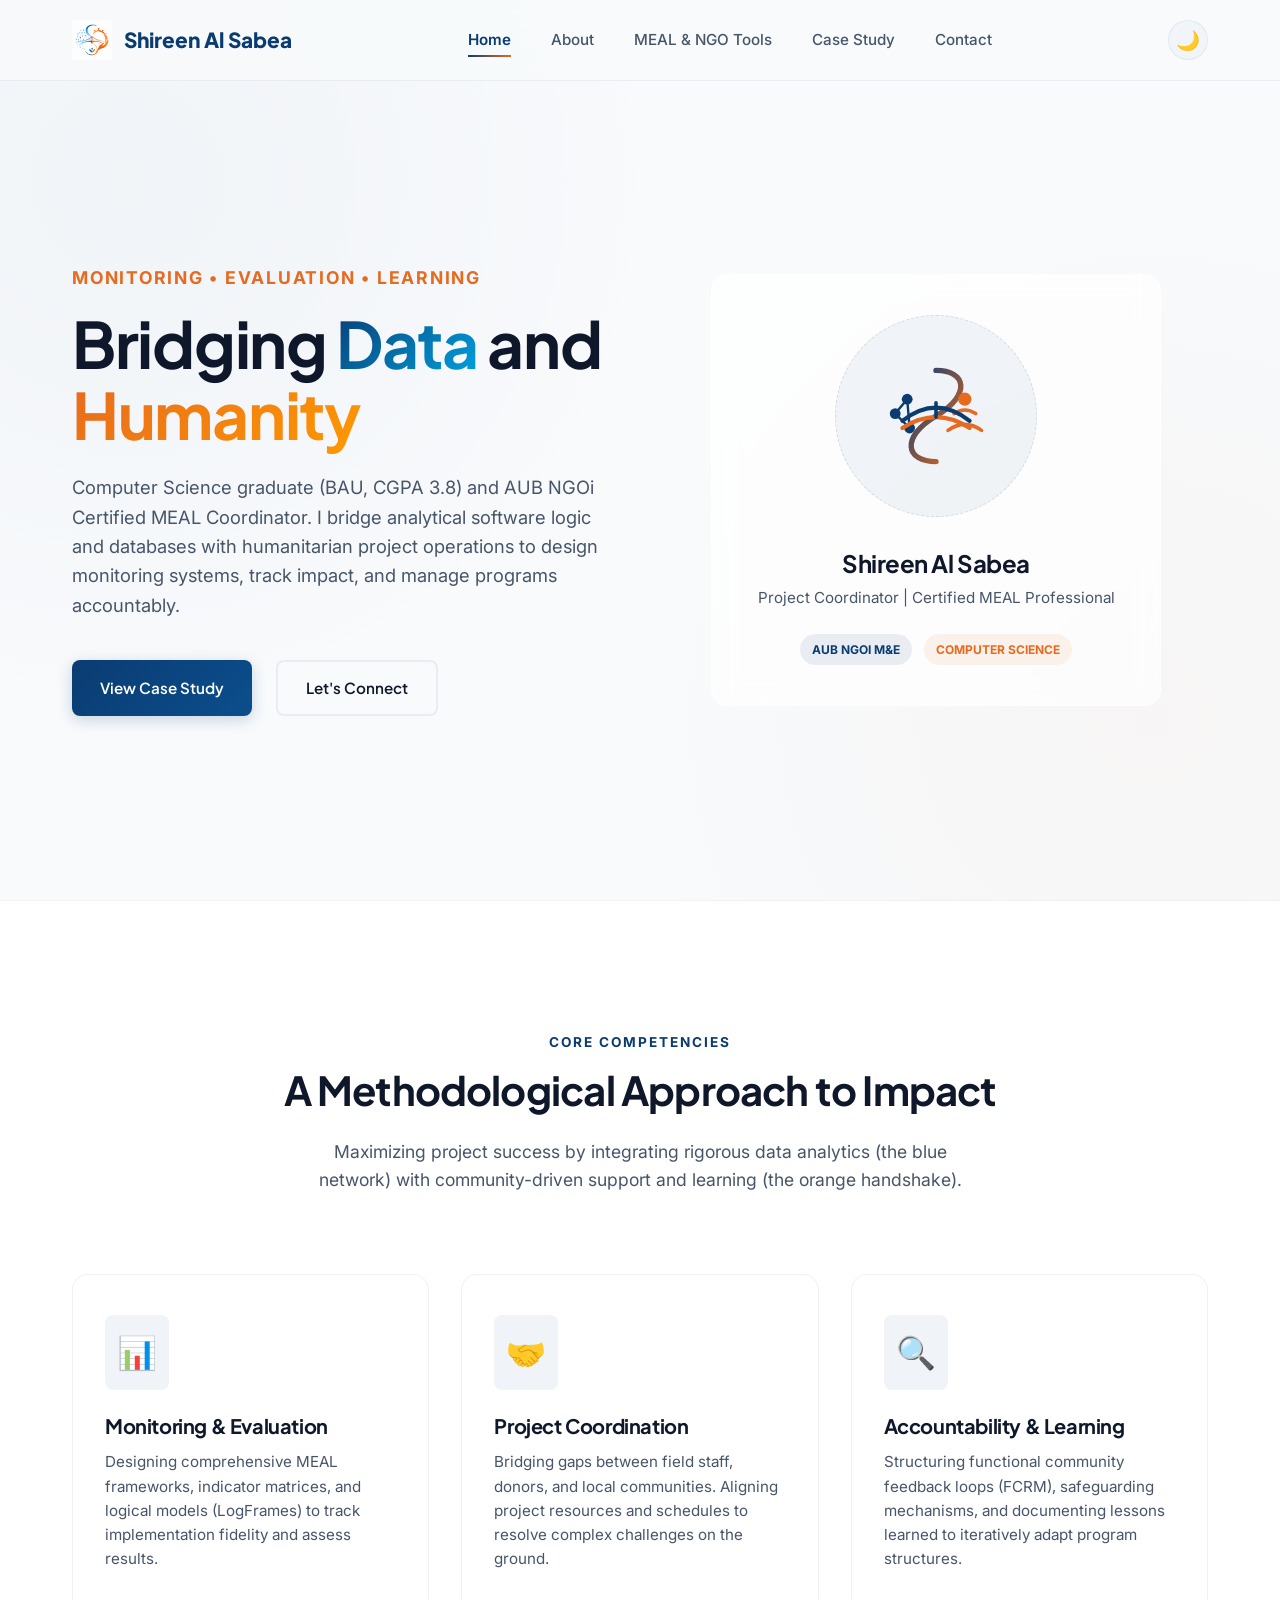
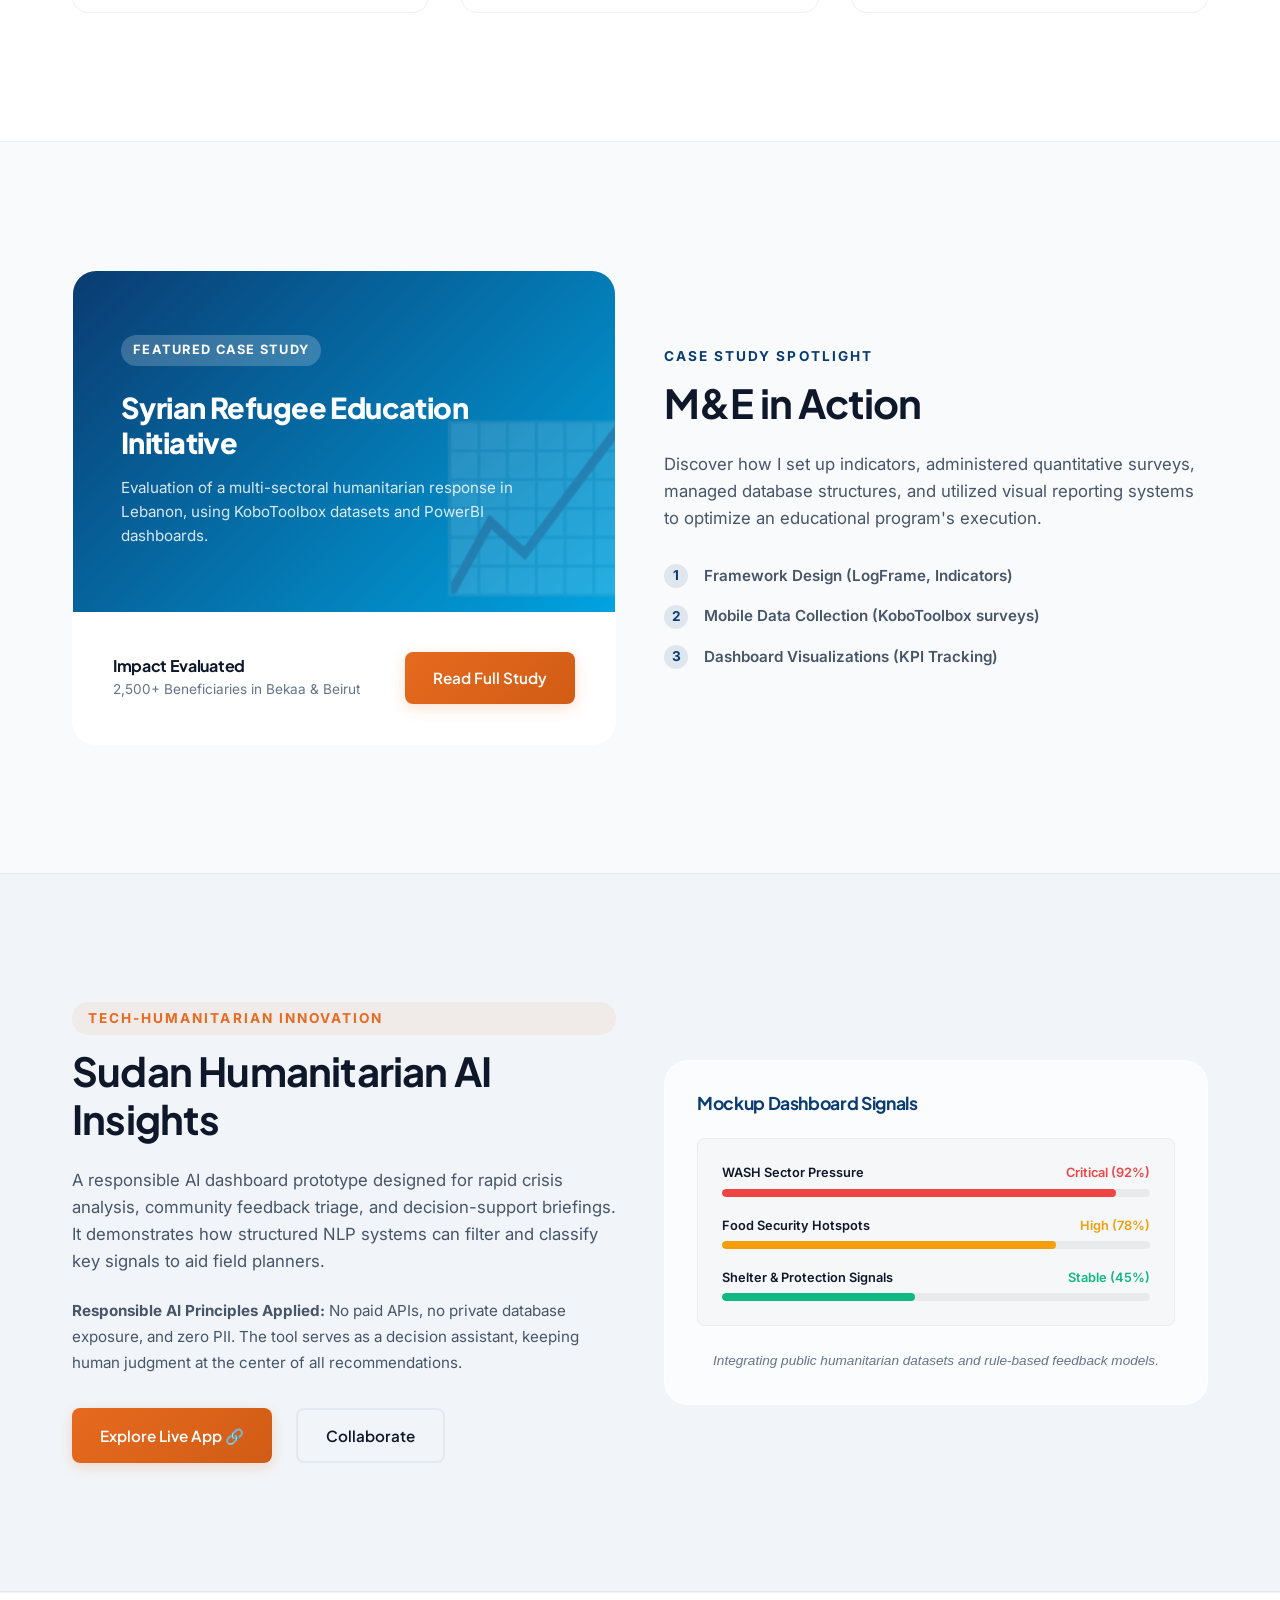
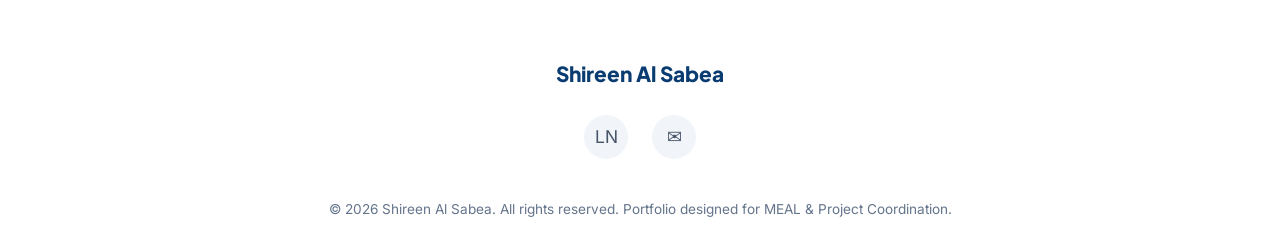
==== commit 5a9c7c60: "Add files via upload" ====
--- a/index.html
+++ b/index.html
@@ -42,7 +42,7 @@
                         </defs>
                     </svg>
                 </div>
-                <span>Shireen Al-Sabea</span>
+                <span>Shireen Al Sabea</span>
             </a>
             
             <nav class="nav-links-wrapper">
@@ -72,7 +72,7 @@
                 <p class="hero-subtitle">Monitoring • Evaluation • Learning</p>
                 <h1 class="hero-title">Bridging <span class="text-gradient-blue">Data</span> and <span class="text-gradient-orange">Humanity</span></h1>
                 <p class="hero-description">
-                    As a MEAL & Project Coordinator, I design indicators, deploy tech-driven data collection, and coordinate stakeholder networks to ensure humanitarian programs deliver real, lasting impact.
+                    Computer Science graduate (BAU, CGPA 3.8) and AUB NGOi Certified MEAL Coordinator. I bridge analytical software logic and databases with humanitarian project operations to design monitoring systems, track impact, and manage programs accountably.
                 </p>
                 <div class="hero-buttons">
                     <a href="case-study.html" class="btn btn-primary">View Case Study</a>
@@ -109,11 +109,11 @@
                             </defs>
                         </svg>
                     </div>
-                    <h3 style="font-size: 1.5rem; margin-bottom: 0.5rem;">Shireen Al-Sabea</h3>
-                    <p style="color: var(--text-secondary); font-size: 0.95rem; margin-bottom: 1.5rem;">MEAL & Projects Coordinator</p>
+                    <h3 style="font-size: 1.5rem; margin-bottom: 0.5rem;">Shireen Al Sabea</h3>
+                    <p style="color: var(--text-secondary); font-size: 0.95rem; margin-bottom: 1.5rem;">Project Coordinator | Certified MEAL Professional</p>
                     <div style="display: flex; justify-content: center; gap: 0.75rem;">
-                        <span style="font-size: 0.75rem; font-weight: 700; text-transform: uppercase; background: rgba(10, 60, 114, 0.08); color: var(--primary-blue); padding: 0.35rem 0.75rem; border-radius: 20px;">Data Analysis</span>
-                        <span style="font-size: 0.75rem; font-weight: 700; text-transform: uppercase; background: rgba(230, 106, 31, 0.08); color: var(--secondary-orange); padding: 0.35rem 0.75rem; border-radius: 20px;">NGO Systems</span>
+                        <span style="font-size: 0.75rem; font-weight: 700; text-transform: uppercase; background: rgba(10, 60, 114, 0.08); color: var(--primary-blue); padding: 0.35rem 0.75rem; border-radius: 20px;">AUB NGOi M&amp;E</span>
+                        <span style="font-size: 0.75rem; font-weight: 700; text-transform: uppercase; background: rgba(230, 106, 31, 0.08); color: var(--secondary-orange); padding: 0.35rem 0.75rem; border-radius: 20px;">Computer Science</span>
                     </div>
                 </div>
             </div>
@@ -200,17 +200,79 @@
         </div>
     </section>
 
+    <!-- Sudan AI Insights Section -->
+    <section class="section" style="background-color: var(--bg-tertiary); border-top: 1px solid var(--border-color); border-bottom: 1px solid var(--border-color);">
+        <div class="container grid-2">
+            <div class="reveal-left" style="display: flex; flex-direction: column; justify-content: center;">
+                <span class="section-tag" style="background: rgba(230, 106, 31, 0.08); color: var(--secondary-orange); padding: 0.35rem 1rem; border-radius: 20px;">Tech-Humanitarian Innovation</span>
+                <h2 class="section-title">Sudan Humanitarian AI Insights</h2>
+                <p style="color: var(--text-secondary); margin-bottom: 1.5rem; font-size: 1.05rem;">
+                    A responsible AI dashboard prototype designed for rapid crisis analysis, community feedback triage, and decision-support briefings. It demonstrates how structured NLP systems can filter and classify key signals to aid field planners.
+                </p>
+                <p style="color: var(--text-secondary); margin-bottom: 2rem; font-size: 0.95rem; line-height: 1.7;">
+                    <strong>Responsible AI Principles Applied:</strong> 
+                    No paid APIs, no private database exposure, and zero PII. The tool serves as a decision assistant, keeping human judgment at the center of all recommendations.
+                </p>
+                <div style="display: flex; gap: 1.5rem;">
+                    <a href="https://lnkd.in/eWFfcBCh" target="_blank" class="btn btn-secondary">Explore Live App 🔗</a>
+                    <a href="contact.html" class="btn btn-outline">Collaborate</a>
+                </div>
+            </div>
+            
+            <div class="reveal-right">
+                <div class="glass-card" style="padding: 2rem; border-radius: var(--radius-lg);">
+                    <h4 style="font-size: 1.1rem; margin-bottom: 1.5rem; color: var(--primary-blue); font-family: var(--font-heading);">Mockup Dashboard Signals</h4>
+                    
+                    <!-- CSS Dashboard Visual representation -->
+                    <div style="display: flex; flex-direction: column; gap: 1.2rem; background: rgba(0,0,0,0.02); padding: 1.5rem; border-radius: var(--radius-sm); border: 1px solid var(--border-color);">
+                        <div>
+                            <div style="display: flex; justify-content: space-between; font-size: 0.8rem; margin-bottom: 0.3rem; font-weight: 600;">
+                                <span>WASH Sector Pressure</span>
+                                <span style="color: #EF4444;">Critical (92%)</span>
+                            </div>
+                            <div style="height: 8px; background: rgba(0,0,0,0.05); border-radius: 4px; overflow: hidden;">
+                                <div style="height: 100%; width: 92%; background: #EF4444; border-radius: 4px;"></div>
+                            </div>
+                        </div>
+                        <div>
+                            <div style="display: flex; justify-content: space-between; font-size: 0.8rem; margin-bottom: 0.3rem; font-weight: 600;">
+                                <span>Food Security Hotspots</span>
+                                <span style="color: #F59E0B;">High (78%)</span>
+                            </div>
+                            <div style="height: 8px; background: rgba(0,0,0,0.05); border-radius: 4px; overflow: hidden;">
+                                <div style="height: 100%; width: 78%; background: #F59E0B; border-radius: 4px;"></div>
+                            </div>
+                        </div>
+                        <div>
+                            <div style="display: flex; justify-content: space-between; font-size: 0.8rem; margin-bottom: 0.3rem; font-weight: 600;">
+                                <span>Shelter &amp; Protection Signals</span>
+                                <span style="color: #10B981;">Stable (45%)</span>
+                            </div>
+                            <div style="height: 8px; background: rgba(0,0,0,0.05); border-radius: 4px; overflow: hidden;">
+                                <div style="height: 100%; width: 45%; background: #10B981; border-radius: 4px;"></div>
+                            </div>
+                        </div>
+                    </div>
+                    
+                    <p style="font-size: 0.85rem; color: var(--text-muted); margin-top: 1.5rem; text-align: center; font-style: italic;">
+                        Integrating public humanitarian datasets and rule-based feedback models.
+                    </p>
+                </div>
+            </div>
+        </div>
+    </section>
+
     <!-- Footer -->
     <footer class="footer">
         <div class="container">
             <a href="index.html" class="footer-logo">
-                <span style="color: var(--primary-blue)">Shireen Al-Sabea</span>
+                <span style="color: var(--primary-blue)">Shireen Al Sabea</span>
             </a>
             <ul class="footer-socials">
                 <li><a href="https://www.linkedin.com/in/shireenalsabea" target="_blank" aria-label="LinkedIn">LN</a></li>
-                <li><a href="mailto:shireen.alsabea@example.com" aria-label="Email">✉</a></li>
+                <li><a href="mailto:sabeashireen@gmail.com" aria-label="Email">✉</a></li>
             </ul>
-            <p class="footer-copyright">&copy; 2026 Shireen Al-Sabea. All rights reserved. Portfolio designed for MEAL &amp; Project Coordination.</p>
+            <p class="footer-copyright">&copy; 2026 Shireen Al Sabea. All rights reserved. Portfolio designed for MEAL &amp; Project Coordination.</p>
         </div>
     </footer>
 
